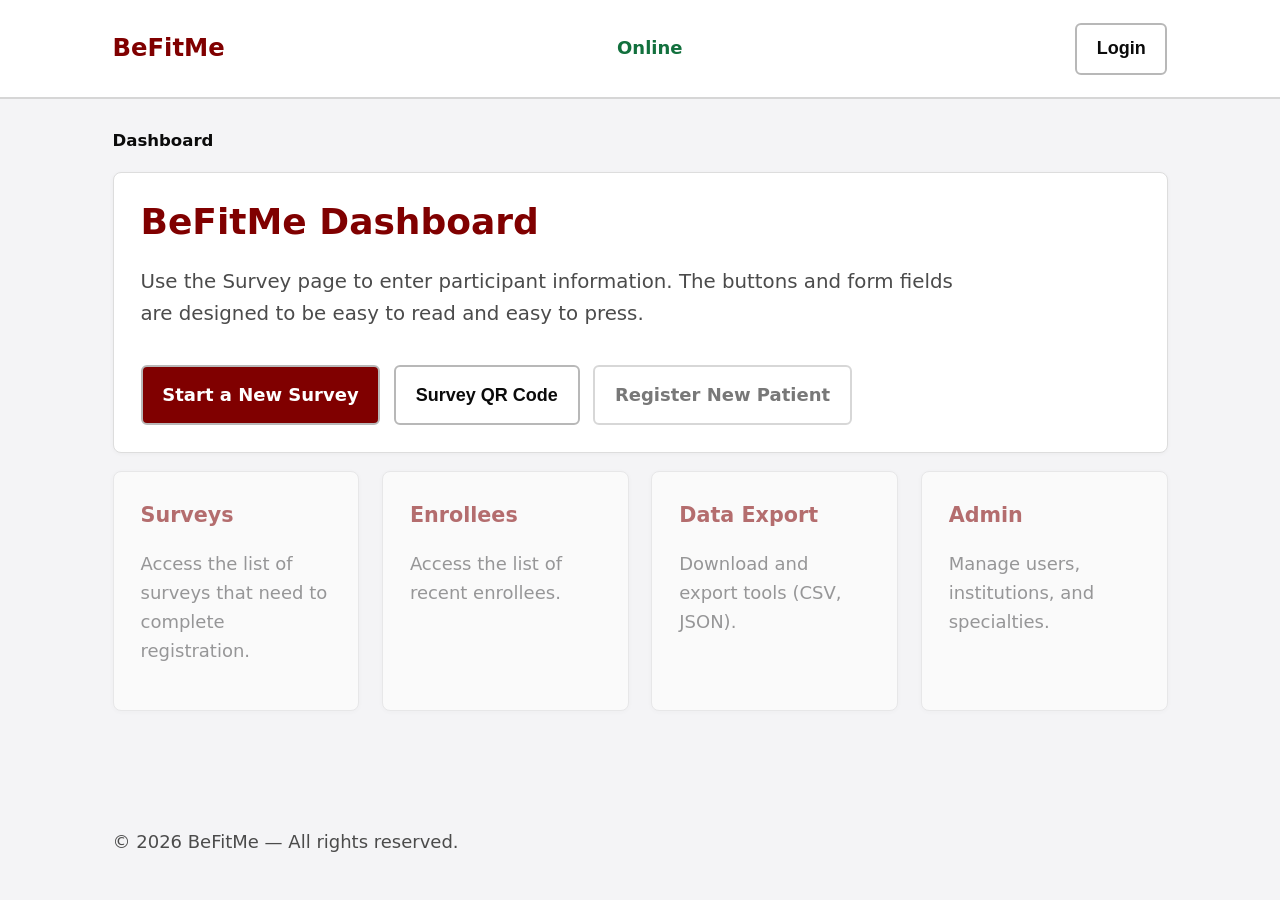
==== index.html @ 3aeabcda "Add survey QR code overlay" ====
<!doctype html>
<html lang="en">
  <head>
    <meta charset="utf-8" />
    <meta name="viewport" content="width=device-width, initial-scale=1" />
    <title>BeFitMe Dashboard</title>
    <link rel="stylesheet" href="css/styles.css" />
  </head>
  <body>
    <a class="skip-link" href="#main-content">Skip to main content</a>
    <div data-site-header></div>

    <main id="main-content" class="container">
      <section class="welcome-card card">
        <h1 class="page-title">BeFitMe Dashboard</h1>
        <p class="lead">Use the Survey page to enter participant information. The buttons and form fields are designed to be easy to read and easy to press.</p>
        <p class="dashboard-actions">
          <a class="btn primary" href="survey.html">Start a New Survey</a>
          <button type="button" class="btn" id="show-survey-qr-code">Survey QR Code</button>
          <a class="btn" href="enrollee-registration.html" data-login-alert="Please log in before registering a new patient.">Register New Patient</a>
        </p>
      </section>

      <section class="cards-grid" aria-label="Dashboard cards">
        <a class="card dashboard-card-link" href="surveys.html">
          <h2>Surveys</h2>
          <p class="muted">Access the list of surveys that need to complete registration.</p>
        </a>
        <a class="card dashboard-card-link" href="enrollees.html">
          <h2>Enrollees</h2>
          <p class="muted">Access the list of recent enrollees.</p>
        </a>
        <a class="card dashboard-card-link" href="data-export.html">
          <h2>Data Export</h2>
          <p class="muted">Download and export tools (CSV, JSON).</p>
        </a>
        <a class="card dashboard-card-link" href="admin.html">
          <h2>Admin</h2>
          <p class="muted">Manage users, institutions, and specialties.</p>
        </a>
      </section>
    </main>

    <footer class="site-footer">
      <div class="container">© <span id="year"></span> BeFitMe — All rights reserved.</div>
    </footer>

    <script src="js/app.js"></script>
    <script src="js/index.js"></script>
  </body>
</html>
---- css/styles.css ----
:root {
  --accent: #800000;
  --accent-dark: #5a0000;
  --background: #f4f4f6;
  --card: #ffffff;
  --text: #0b0b0b;
  --muted: #4b4b4b;
  --border: #b8b8b8;
  --focus: #005fcc;
  --radius: 8px;
  --gap: 1.25rem;
}

* { box-sizing: border-box; }
html,body{ height:100%; }
html{ font-size:18px; }
body{
  margin:0;
  font-family: system-ui, -apple-system, "Segoe UI", Roboto, "Helvetica Neue", Arial;
  background:var(--background);
  color:var(--text);
  line-height:1.6;
}
body.login-required{ overflow:hidden; }

.container{ max-width:1100px; margin:0 auto; padding:1.25rem; }

.skip-link{
  position:absolute;
  left:1rem;
  top:-5rem;
  z-index:20;
  padding:0.75rem 1rem;
  background:#fff;
  color:var(--accent-dark);
  border:3px solid var(--focus);
  border-radius:var(--radius);
  font-weight:700;
}
.skip-link:focus{ top:1rem; }

.site-header{ background: #fff; border-bottom:2px solid #d6d6d6; position:sticky; top:0; z-index:10; }
.header-inner{ display:flex; align-items:center; justify-content:space-between; gap:1rem; }
.brand-group{ display:flex; flex-direction:column; gap:0.1rem; min-width:0; }
.brand{ color:var(--accent); font-weight:800; text-decoration:none; font-size:1.35rem; }
.header-profile{ color:var(--muted); font-weight:700; line-height:1.25; }
.header-profile-specialty{ font-size:0.95rem; color:var(--text); }
.header-profile-institution{ font-size:0.85rem; }
.header-status{ font-weight:800; }
.header-status.status-online{ color:#12703d; }
.header-status.status-poor{ color:#9a6700; }
.header-status.status-offline{ color:#b42318; }
.auth-status-notice{
  position:sticky;
  top:0;
  z-index:30;
  max-width:1100px;
  margin:1rem auto 0;
}
.main-nav[hidden],
.header-auth-button[hidden]{ display:none !important; }
.main-nav{ display:flex; gap:0.75rem; }
.nav-link{ color:var(--muted); text-decoration:none; padding:0.75rem 0.9rem; border-radius:6px; min-height:44px; display:inline-flex; align-items:center; font-weight:700; }
.nav-link:hover, .nav-link:focus{ background:rgba(128,0,0,0.06); color:var(--accent-dark); outline:none; }
.nav-link.active{ color:var(--accent); font-weight:800; }
.is-disabled{ cursor:not-allowed; opacity:0.55; }
.nav-link.is-disabled:hover,
.nav-link.is-disabled:focus{ background:transparent; color:var(--muted); }
.header-auth-button{ flex:0 0 auto; min-height:44px; padding:0.55rem 0.9rem; }

.page-title{ margin:0 0 0.5rem 0; color:var(--accent); font-size:2rem; line-height:1.2; }
.lead{ margin:0 0 1.25rem 0; color:var(--muted); font-size:1.1rem; max-width:46rem; }

.breadcrumbs{
  margin:0.35rem 0 1rem;
}
.breadcrumbs-list{
  display:flex;
  flex-wrap:wrap;
  align-items:center;
  gap:0.45rem;
  margin:0;
  padding:0;
  list-style:none;
}
.breadcrumbs-item{
  display:inline-flex;
  align-items:center;
  gap:0.45rem;
  color:var(--muted);
  font-size:0.92rem;
  font-weight:700;
}
.breadcrumbs-item:not(:last-child)::after{
  content:"/";
  color:#8f8f97;
  font-weight:600;
}
.breadcrumbs-link{
  color:var(--accent);
  text-decoration:none;
  padding:0.15rem 0.1rem;
  border-radius:4px;
}
.breadcrumbs-link:hover,
.breadcrumbs-link:focus{
  color:var(--accent-dark);
  background:rgba(128,0,0,0.06);
  outline:none;
}
.breadcrumbs-current{
  color:var(--text);
}

.card{ background:var(--card); padding:1.5rem; border-radius:var(--radius); border:1px solid #dddddd; box-shadow:0 1px 4px rgba(12,12,12,0.04); }
.welcome-card{ display:flex; flex-direction:column; gap:0.75rem; margin:1rem 0; }
.dashboard-actions{ display:flex; gap:0.75rem; flex-wrap:wrap; margin:0; }
.dashboard-card-link{ display:block; color:inherit; text-decoration:none; }
.dashboard-card-link:hover,
.dashboard-card-link:focus{ border-color:var(--accent); outline:none; box-shadow:0 0 0 3px rgba(128,0,0,0.12); }

.cards-grid{ display:grid; grid-template-columns: repeat(4, 1fr); gap:var(--gap); margin:1rem 0; }
.card h2{ margin:0 0 0.5rem 0; font-size:1.15rem; color:var(--accent); }
.muted{ color:var(--muted); font-size:1rem; }

.btn{ display:inline-flex; align-items:center; justify-content:center; min-height:48px; padding:0.75rem 1.1rem; border-radius:6px; border:2px solid var(--border); cursor:pointer; text-decoration:none; color:var(--text); background:#fff; font-size:1rem; font-weight:800; }
.btn.primary{ background:var(--accent); color:#fff; }
.btn.primary:hover, .btn.primary:focus{ background:var(--accent-dark); }
.btn:focus,
.btn:focus-visible,
.nav-link:focus-visible,
.breadcrumbs-link:focus-visible,
.brand:focus-visible,
input:focus-visible{
  outline:4px solid var(--focus);
  outline-offset:3px;
}

/* Form styles */
.survey-form{ display:grid; gap:1.25rem; max-width:640px; }
.form-row{ display:flex; flex-direction:column; gap:0.65rem; padding:0; margin:0; border:0; }
.form-row legend{ font-size:1.2rem; font-weight:800; color:var(--text); padding:0; }
.form-row label{ font-weight:700; margin-bottom:0.25rem; }
.form-row input,
.form-row select{ width:100%; min-height:52px; padding:0.65rem 0.75rem; border:2px solid var(--border); border-radius:6px; font-size:1.05rem; background:#fff; color:var(--text); }
.form-row input.input-error,
.form-row select.input-error{ border-color:#b42318; background:#fff7f6; }
.form-error{ padding:0.75rem; border:2px solid #b42318; border-radius:6px; background:#fff2f0; color:#8a160f; font-weight:800; }
.choice{
  display:flex;
  align-items:center;
  gap:0.75rem;
  min-height:56px;
  padding:0.75rem;
  border:2px solid var(--border);
  border-radius:var(--radius);
  background:#fff;
  cursor:pointer;
}
.choice:has(input:checked){ border-color:var(--accent); background:rgba(128,0,0,0.05); }
.choice input{ width:1.35rem; height:1.35rem; min-height:0; flex:0 0 auto; }
.choice span{ margin:0; font-size:1.05rem; font-weight:700; }
.height-fields,
.weight-fields{ display:grid; grid-template-columns: repeat(2, minmax(0, 1fr)); gap:1rem; }
.height-fields > div,
.weight-fields > div{ display:flex; flex-direction:column; }
#previous-weight-group,
.follow-up,
.registration-follow-up{
  opacity:1;
  overflow:hidden;
  transform:translateY(0);
  transition:height 320ms ease, opacity 220ms ease, transform 320ms ease, padding-top 320ms ease, padding-bottom 320ms ease;
}
.input-action-row{ display:grid; grid-template-columns: minmax(0, 1fr) auto; gap:0.75rem; align-items:end; }
.date-field-row{ display:grid; grid-template-columns: repeat(2, minmax(0, 1fr)); gap:0.75rem; }
.follow-up{ display:grid; gap:1.25rem; padding:1rem; border-left:6px solid var(--accent); background:#fafafa; border-radius:var(--radius); }
.follow-up[hidden]{ display:none; }
.range-value{
  display:inline-flex;
  align-items:center;
  width:max-content;
  min-height:32px;
  padding:0.15rem 0;
  border:0;
  border-radius:0;
  background:transparent;
  color:var(--accent-dark);
  font-weight:800;
}
.slider-row input[type="range"]{
  appearance:none;
  -webkit-appearance:none;
  padding:0;
  border:0;
  min-height:44px;
  background:transparent;
  accent-color:var(--accent);
}
.slider-row input[type="range"]::-webkit-slider-runnable-track{
  height:14px;
  border-radius:999px;
  border:2px solid var(--border);
  background:#ececec;
}
.slider-row input[type="range"]::-moz-range-track{
  height:14px;
  border-radius:999px;
  border:2px solid var(--border);
  background:#ececec;
}
.slider-row input[type="range"]::-webkit-slider-thumb{
  -webkit-appearance:none;
  width:32px;
  height:32px;
  margin-top:-11px;
  border-radius:50%;
  border:4px solid #fff;
  background:var(--accent);
  box-shadow:0 0 0 2px var(--accent-dark);
  cursor:pointer;
}
.slider-row input[type="range"]::-moz-range-thumb{
  width:28px;
  height:28px;
  border-radius:50%;
  border:4px solid #fff;
  background:var(--accent);
  box-shadow:0 0 0 2px var(--accent-dark);
  cursor:pointer;
}
.slider-row input[type="range"]:focus-visible::-webkit-slider-thumb{
  box-shadow:0 0 0 2px var(--accent-dark), 0 0 0 7px var(--focus);
}
.slider-row input[type="range"]:focus-visible::-moz-range-thumb{
  box-shadow:0 0 0 2px var(--accent-dark), 0 0 0 7px var(--focus);
}
.range-limits{ display:flex; justify-content:space-between; gap:1rem; color:var(--muted); font-weight:700; }
.form-actions{ display:grid; grid-template-columns: repeat(2, minmax(0, 1fr)); gap:0.75rem; margin-top:0.5rem; }
.form-actions .btn{ width:100%; }
.success{ margin-top:1rem; padding:0.85rem; background:#e8f5ed; border:2px solid #8cc59d; border-radius:6px; color:#074f22; font-weight:700; }
.export-format-selector{ display:flex; align-items:center; gap:0.75rem; flex-wrap:wrap; margin-top:1rem; }
.export-format-selector legend{ color:var(--accent); font-weight:800; }
.data-export-actions{ display:grid; grid-template-columns:repeat(3, minmax(0, 1fr)); gap:0.75rem; margin-top:1rem; }
.data-export-actions .btn{ width:100%; min-height:56px; }
.data-export-option-panel{ display:grid; gap:0.9rem; margin-top:0.75rem; padding:1rem; border:1px solid #dddddd; border-radius:var(--radius); background:#fafafa; }
.data-export-option-panel[hidden]{ display:none; }
.activity-export-menu{
  display:grid;
  gap:0.45rem;
}
.activity-export-menu label{
  color:var(--accent);
  font-weight:800;
}
.activity-export-menu select{
  width:100%;
  min-height:52px;
  padding:0.65rem 0.75rem;
  border:2px solid var(--border);
  border-radius:6px;
  font-size:1rem;
  background:#fff;
  color:var(--text);
}
.activity-export-menu-actions{
  display:flex;
  justify-content:flex-start;
}
.activity-export-menu-actions .btn{ min-width:180px; }

/* Admin */
.admin-title-row{ display:flex; align-items:flex-start; justify-content:space-between; gap:1rem; }
.admin-title-row .page-title{ margin:0; }
.link-button{
  min-height:44px;
  padding:0;
  border:0;
  background:transparent;
  color:var(--accent);
  font:inherit;
  font-weight:800;
  text-decoration:underline;
  cursor:pointer;
}
.link-button:focus-visible{ outline:4px solid var(--focus); outline-offset:4px; }
.my-info-button{ white-space:nowrap; }
.admin-tool-card{ margin-top:1rem; padding:0; overflow:hidden; }
.collapse-toggle{
  display:flex;
  align-items:center;
  justify-content:space-between;
  gap:1rem;
  width:100%;
  min-height:56px;
  padding:1rem 1.25rem;
  border:0;
  background:#fff;
  color:var(--accent);
  cursor:pointer;
  font:inherit;
  font-weight:800;
  text-align:left;
}
.collapse-toggle:hover,
.collapse-toggle:focus{ background:rgba(128,0,0,0.05); outline:none; }
.collapse-toggle:focus-visible{ outline:4px solid var(--focus); outline-offset:-4px; }
.collapse-indicator{ font-size:1.5rem; line-height:1; transition:transform 220ms ease; }
.collapse-toggle[aria-expanded="true"] .collapse-indicator{ transform:rotate(45deg); }
.collapse-panel{
  overflow:hidden;
  opacity:1;
  transform:translateY(0);
  padding:0 1.25rem 1.25rem;
  transition:height 280ms ease, opacity 220ms ease, transform 280ms ease, padding-bottom 280ms ease;
}
.collapse-panel:not(.is-visible){
  opacity:0;
  transform:translateY(-6px);
  padding-bottom:0;
}
.collapse-panel[hidden]{ display:none; }
.admin-inline-form{ margin-bottom:1rem; }
.admin-scroll-list{
  max-height:360px;
  overflow:auto;
  margin-top:1rem;
  border:1px solid #dddddd;
  border-radius:var(--radius);
  background:#fff;
}
.admin-list-table{ min-width:0; }
.admin-users-table{ min-width:720px; }
.admin-list-table th:last-child,
.admin-list-table td:last-child{ width:90px; text-align:center; }
.delete-icon-button{ color:#b42318; }

/* Registration page */
.registration-page .card{ max-width:640px; }
.registration-page .survey-form{ gap:1rem; max-width:520px; }
.registration-page .form-row{ gap:0.45rem; }
.registration-page .form-row label{ font-size:0.95rem; }
.registration-page .form-row legend{ font-size:0.95rem; font-weight:700; }
.registration-page .form-row input,
.registration-page .form-row select{ min-height:44px; padding:0.5rem 0.65rem; font-size:1rem; }
.registration-page .btn{ min-height:44px; padding:0.55rem 0.85rem; font-size:0.95rem; }
.registration-page .choice{ min-height:40px; padding:0.45rem 0.6rem; gap:0.5rem; }
.registration-page .choice input{ width:1rem; height:1rem; }
.registration-page .choice span{ font-size:0.95rem; }
.registration-page .compact-choice-group{ display:grid; grid-template-columns: repeat(2, minmax(0, 1fr)); }
.registration-page .compact-choice-group legend{ grid-column:1 / -1; }
.registration-follow-up{ display:grid; gap:1rem; padding:0.75rem; border-left:4px solid var(--accent); background:#fafafa; border-radius:var(--radius); }
.registration-follow-up[hidden]{ display:none; }
.registration-follow-up .form-row{ position:relative; }
#previous-weight-group:not(.is-visible),
.follow-up:not(.is-visible),
.registration-follow-up:not(.is-visible){
  opacity:0;
  padding-top:0;
  padding-bottom:0;
  transform:translateY(-6px);
}
.label-action-row{ display:flex; align-items:center; justify-content:space-between; gap:0.75rem; }
.registration-page .help-btn{
  min-height:34px;
  padding:0.35rem 0.65rem;
  border-color:var(--accent);
  color:var(--accent);
  background:#fff;
  font-size:0.9rem;
}
.registration-page .help-btn:hover,
.registration-page .help-btn:focus{ background:rgba(128,0,0,0.06); color:var(--accent-dark); border-color:var(--accent-dark); }
.help-popover{
  display:grid;
  gap:0.65rem;
  position:fixed;
  top:50%;
  left:50%;
  transform:translate(-50%, -50%);
  z-index:70;
  max-width:720px;
  max-height:calc(100vh - 2rem);
  overflow:auto;
  width:min(720px, calc(100vw - 2.5rem));
  padding:1rem;
  border:2px solid var(--border);
  border-radius:var(--radius);
  background:#fff;
  box-shadow:0 18px 42px rgba(12,12,12,0.28);
}
.help-popover[hidden]{ display:none; }
.help-popover h2{ margin:0.2rem 0 0; color:var(--accent); font-size:1rem; }
.help-popover ol{ margin:0; padding-left:1.4rem; }
.help-popover li{ margin:0.25rem 0; }
.help-popover p{ margin:0; }
.help-close{ justify-self:end; border:0; background:transparent; color:var(--accent); cursor:pointer; font-weight:800; }
.timer-grid{ display:grid; grid-template-columns: repeat(2, minmax(0, 1fr)); gap:0.75rem; }
.timer-card{ display:grid; gap:0.5rem; padding:0.75rem; border:1px solid var(--border); border-radius:var(--radius); background:#fff; }
.timer-card h3{ margin:0; color:var(--accent); font-size:1rem; }
.timer-label{ color:var(--muted); font-weight:800; font-size:0.9rem; }
.timer-display{ font-variant-numeric:tabular-nums; font-weight:800; font-size:1.35rem; }
.gait-speed{ font-variant-numeric:tabular-nums; color:var(--text); font-weight:800; }
.gait-entry-mode-group{ margin-top:0.25rem; }
.gait-entry-section[hidden]{ display:none; }
.gait-manual-grid{ grid-template-columns: repeat(2, minmax(0, 1fr)); }
.registration-page .timer-button{ width:max-content; min-width:90px; }
.registration-page .timer-button.timer-start{ border-color:#16803a; color:#16803a; background:#fff; }
.registration-page .timer-button.timer-stop{ border-color:#b42318; color:#b42318; background:#fff; }
.registration-page .timer-button.timer-reset{ border-color:#d4a800; color:#d4a800; background:#fff; }
.three-field-row{ display:grid; grid-template-columns: repeat(3, minmax(0, 1fr)); gap:0.75rem; }
.field-note{ margin:0.25rem 0 0; color:var(--muted); font-size:0.95rem; font-weight:700; }

/* Login */
.login-overlay{
  position:fixed;
  inset:0;
  z-index:50;
  display:grid;
  place-items:center;
  padding:1.25rem;
  background:rgba(11,11,11,0.42);
}
.login-overlay[hidden]{ display:none; }
.login-panel{
  display:grid;
  gap:1rem;
  width:min(420px, 100%);
  padding:1.25rem;
  border:1px solid var(--border);
  border-radius:var(--radius);
  background:#fff;
  box-shadow:0 14px 34px rgba(0,0,0,0.22);
}
.login-panel h2{ margin:0; color:var(--accent); font-size:1.35rem; }
.login-link-button{
  justify-self:start;
  padding:0;
  border:0;
  background:transparent;
  color:var(--accent);
  font:inherit;
  font-weight:700;
  text-decoration:underline;
  cursor:pointer;
}
.login-link-button:hover,
.login-link-button:focus-visible{
  color:var(--accent-dark);
}
.login-link-button:disabled{
  color:var(--muted);
  cursor:wait;
}
.session-timeout-panel p{ margin:0; color:var(--text); font-weight:700; }
.login-panel .btn{ width:100%; }
.login-actions{ display:grid; gap:0.75rem; }

/* Survey completion */
.survey-completion-overlay{
  position:fixed;
  inset:0;
  z-index:80;
  display:grid;
  place-items:center;
  padding:1.25rem;
  background:rgba(11,11,11,0.42);
}
.survey-completion-panel{
  display:grid;
  gap:1rem;
  width:min(520px, 100%);
  padding:1.5rem;
  border:1px solid var(--border);
  border-radius:var(--radius);
  background:#fff;
  box-shadow:0 14px 34px rgba(0,0,0,0.22);
  text-align:center;
}
.survey-completion-panel h2{ margin:0; color:var(--accent); font-size:1.45rem; line-height:1.25; }
.survey-completion-panel p{ margin:0; color:var(--text); font-size:1.05rem; }
.survey-completion-panel .btn{ justify-self:center; min-width:120px; }

/* PIN overlays */
.pin-overlay{
  position:fixed;
  inset:0;
  z-index:90;
  display:grid;
  place-items:center;
  padding:1.25rem;
  background:rgba(11,11,11,0.42);
}
.pin-overlay[hidden]{ display:none; }
.pin-panel{
  display:grid;
  gap:1rem;
  width:min(520px, 100%);
  max-height:calc(100vh - 2.5rem);
  overflow:auto;
  padding:1.5rem;
  border:1px solid var(--border);
  border-radius:var(--radius);
  background:#fff;
  box-shadow:0 14px 34px rgba(0,0,0,0.22);
}
.pin-panel h2{ margin:0; color:var(--accent); font-size:1.45rem; line-height:1.25; }
.pin-panel p{ margin:0; }
.qr-overlay{
  position:fixed;
  inset:0;
  z-index:90;
  display:grid;
  place-items:center;
  padding:1.25rem;
  background:rgba(11,11,11,0.42);
}
.qr-overlay[hidden]{ display:none; }
.qr-panel{
  display:grid;
  gap:1rem;
  width:min(560px, 100%);
  max-height:calc(100vh - 2.5rem);
  overflow:auto;
  padding:1.5rem;
  border:1px solid var(--border);
  border-radius:var(--radius);
  background:#fff;
  box-shadow:0 14px 34px rgba(0,0,0,0.22);
}
.qr-panel h2{ margin:0; color:var(--accent); font-size:1.45rem; line-height:1.25; }
.qr-panel p{ margin:0; }
.qr-code-frame{
  display:grid;
  place-items:center;
  gap:0.75rem;
  padding:1rem;
  border:2px solid #dddddd;
  border-radius:var(--radius);
  background:#fafafa;
}
.qr-code-image{
  display:block;
  width:min(320px, 100%);
  aspect-ratio:1 / 1;
  object-fit:contain;
  background:#fff;
}
.qr-code-url{
  width:100%;
  padding:0.75rem 0.9rem;
  border:1px solid #dddddd;
  border-radius:6px;
  background:#fff;
  color:var(--muted);
  font-size:0.95rem;
  font-weight:700;
  text-align:center;
  word-break:break-all;
}
.qr-panel-actions{
  display:grid;
  grid-template-columns:repeat(2, minmax(0, 1fr));
  gap:0.75rem;
}
.qr-panel-actions .btn{ width:100%; }
.pin-display{
  padding:0.7rem 1rem;
  border:2px solid var(--accent);
  border-radius:var(--radius);
  background:#fff8f8;
  color:var(--accent-dark);
  font-size:2rem;
  font-weight:800;
  letter-spacing:0;
  text-align:center;
  font-variant-numeric:tabular-nums;
}
.pin-reminder{ color:var(--text); font-weight:800; }
.my-info-list{ display:grid; gap:0.75rem; margin:0; }
.my-info-list div{ padding:0.75rem; border:1px solid #dddddd; border-radius:var(--radius); background:#fafafa; }
.my-info-list dt{ margin:0 0 0.25rem; color:var(--muted); font-weight:800; font-size:0.9rem; }
.my-info-list dd{ margin:0; word-break:break-word; }
.pin-credential-form{ margin-top:0; }
.pin-form-actions{ grid-template-columns:1fr; }
.pin-result{ display:grid; gap:0.75rem; }
.admin-list-section{ display:grid; gap:0.6rem; margin-top:1rem; }
.admin-list-section h3{ margin:0; color:var(--accent); font-size:1rem; }
.inactive-users-table{ color:var(--muted); background:#f7f7f7; }
.inactive-users-table th{ color:#777777; background:#f1f1f1; }
.inactive-users-table td{ color:#777777; }

/* Tables */
.table-wrap{ overflow-x:auto; margin-top:1rem; border:1px solid #dddddd; border-radius:var(--radius); background:#fff; }
.data-table{ width:100%; border-collapse:collapse; min-width:760px; }
.data-table th,
.data-table td{ padding:0.75rem; border-bottom:1px solid #dddddd; text-align:left; vertical-align:middle; }
.data-table th{ color:var(--accent); font-size:0.95rem; background:#fafafa; }
.data-table tbody tr:last-child td{ border-bottom:0; }
.table-action-button{ min-height:40px; padding:0.45rem 0.7rem; font-size:0.9rem; }
.continue-enrollment-button{ border-color:var(--accent); color:var(--accent); }
.start-survey-button{ border-color:var(--accent); color:var(--accent); }
.icon-button{
  display:inline-flex;
  align-items:center;
  justify-content:center;
  width:40px;
  height:40px;
  border:2px solid var(--border);
  border-radius:6px;
  background:#fff;
  color:var(--accent);
}
.icon-button svg{ width:20px; height:20px; fill:none; stroke:currentColor; stroke-width:2; stroke-linecap:round; stroke-linejoin:round; }
.table-action-button:disabled,
.icon-button:disabled{ cursor:not-allowed; opacity:0.65; }

/* Detail views */
.detail-section{ margin-top:1.25rem; }
.detail-section h2{ margin:0 0 0.75rem; color:var(--accent); font-size:1.15rem; }
.score-placeholder{ margin:0; font-size:1.25rem; font-weight:800; }
.frailty-score-wrap{ max-width:760px; }
.frailty-score-table{ min-width:0; }
.frailty-score-table th,
.frailty-score-table td{ width:50%; }
.frailty-score-table th{ color:var(--text); }
.frailty-total-row th,
.frailty-total-row td{ font-size:1.1rem; font-weight:800; }
.frailty-assessment-row th,
.frailty-assessment-row td{
  background:var(--accent);
  color:#fff;
  font-weight:800;
}
.frailty-key-row th,
.frailty-key-row td{ color:var(--muted); font-size:0.95rem; }
.frailty-separator-row td{
  height:12px;
  padding:0;
  border-bottom:4px solid var(--accent);
  background:#fff;
}
.frailty-detail-toggle{
  display:inline-flex;
  align-items:center;
  gap:0.5rem;
  min-height:36px;
  padding:0;
  border:0;
  background:transparent;
  color:var(--text);
  cursor:pointer;
  font:inherit;
  font-weight:800;
  text-align:left;
}
.frailty-detail-toggle .collapse-indicator{ color:var(--text); font-size:1.25rem; }
.frailty-detail-toggle[aria-expanded="true"] .collapse-indicator{ transform:rotate(45deg); }
.frailty-detail-toggle:focus-visible{ outline:4px solid var(--focus); outline-offset:4px; }
.frailty-detail-row td{ padding:0; background:#fafafa; border-bottom:0; }
.frailty-detail-panel{
  height:0;
  overflow:hidden;
  opacity:0;
  transform:translateY(-6px);
  transition:height 280ms ease, opacity 220ms ease, transform 280ms ease;
}
.frailty-detail-row.is-visible .frailty-detail-panel{
  opacity:1;
  transform:translateY(0);
}
.frailty-detail-list{ display:grid; gap:0.75rem; margin:0; }
.frailty-detail-panel .frailty-detail-list{ padding:0.85rem 0.75rem 1rem; border-bottom:1px solid #dddddd; }
.frailty-detail-list div{ display:grid; gap:0.2rem; }
.frailty-detail-list dt{ color:var(--muted); font-weight:800; font-size:0.9rem; }
.frailty-detail-list dd{ margin:0; }
.readonly-grid{ display:grid; grid-template-columns: repeat(2, minmax(0, 1fr)); gap:0.75rem; }
.readonly-field{ padding:0.75rem; border:1px solid #dddddd; border-radius:var(--radius); background:#fafafa; }
.readonly-field dt{ margin:0 0 0.25rem; color:var(--muted); font-weight:800; font-size:0.9rem; }
.readonly-field dd{ margin:0; word-break:break-word; }
.readonly-survey-form{ max-width:640px; }
.survey-metadata{ margin:0 0 0.25rem; }
.readonly-survey-form input:disabled{ color:var(--text); opacity:1; cursor:default; background:#fafafa; }
.readonly-survey-form .choice{ cursor:default; }
.readonly-survey-form .choice input{ accent-color:var(--accent); }
.readonly-survey-form .readonly-follow-up{ height:auto; }
.readonly-survey-form .readonly-slider-row input[type="range"]:disabled{ opacity:1; }

/* Footer */
.site-footer{ margin-top:2rem; padding:1rem 0; color:var(--muted); font-size:1rem; }

/* Responsive */
@media (max-width: 900px){
  .cards-grid{ grid-template-columns: repeat(2, 1fr); }
}
@media (max-width: 520px){
  html{ font-size:17px; }
  .header-inner{ align-items:flex-start; flex-direction:column; }
  .main-nav{ width:100%; }
  .nav-link{ flex:1; justify-content:center; }
  .cards-grid{ grid-template-columns: 1fr; }
  .height-fields,
  .weight-fields{ grid-template-columns: 1fr; }
  .input-action-row{ grid-template-columns: 1fr; }
  .date-field-row{ grid-template-columns: 1fr; }
  .registration-page .compact-choice-group{ grid-template-columns: 1fr; }
  .form-actions{ grid-template-columns: 1fr; }
  .data-export-actions{ grid-template-columns: 1fr; }
  .qr-panel-actions{ grid-template-columns: 1fr; }
  .data-export-option-panel{ grid-template-columns: 1fr; }
  .readonly-grid{ grid-template-columns: 1fr; }
  .timer-grid{ grid-template-columns: 1fr; }
  .gait-manual-grid{ grid-template-columns: 1fr; }
  .three-field-row{ grid-template-columns: 1fr; }
  .dashboard-actions{ display:grid; grid-template-columns: 1fr; }
  .container{ padding:1rem; }
  .card{ padding:1rem; }
  .page-title{ font-size:1.65rem; }
  .btn{ width:100%; }
}

/* Accessibility helpers */
.sr-only{ position:absolute; left:-10000px; top:auto; width:1px; height:1px; overflow:hidden; }

/* Future styles: add classes for tables, charts, forms, error states */
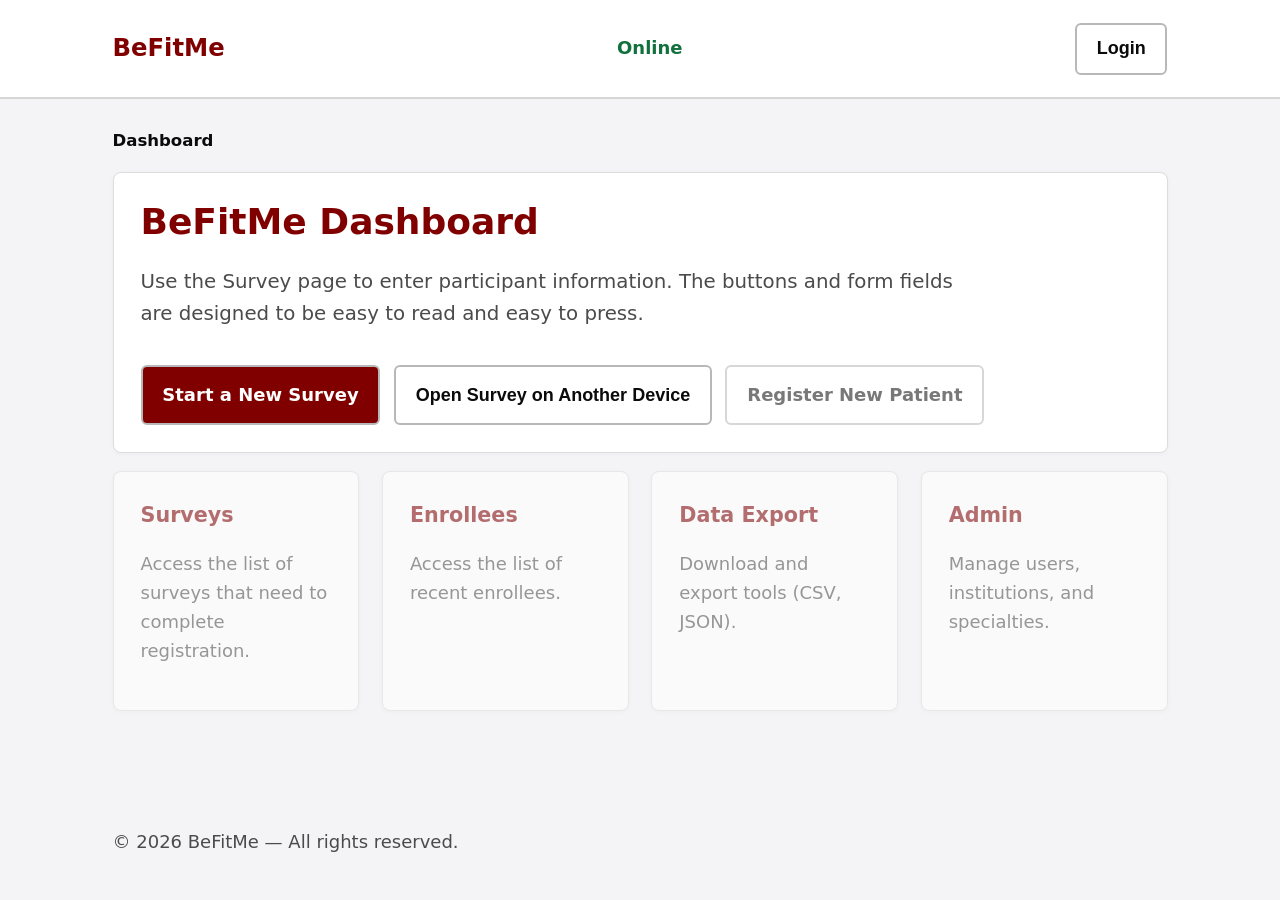
==== commit d097c654: "Improve clinic QR workflow" ====
--- a/index.html
+++ b/index.html
@@ -16,7 +16,7 @@
         <p class="lead">Use the Survey page to enter participant information. The buttons and form fields are designed to be easy to read and easy to press.</p>
         <p class="dashboard-actions">
           <a class="btn primary" href="survey.html">Start a New Survey</a>
-          <button type="button" class="btn" id="show-survey-qr-code">Survey QR Code</button>
+          <button type="button" class="btn" id="show-survey-qr-code">Open Survey on Another Device</button>
           <a class="btn" href="enrollee-registration.html" data-login-alert="Please log in before registering a new patient.">Register New Patient</a>
         </p>
       </section>
--- a/css/styles.css
+++ b/css/styles.css
@@ -530,21 +530,45 @@
 }
 .qr-panel h2{ margin:0; color:var(--accent); font-size:1.45rem; line-height:1.25; }
 .qr-panel p{ margin:0; }
+.qr-panel-instructions{
+  color:var(--text);
+  font-size:1.05rem;
+  font-weight:700;
+  line-height:1.45;
+}
 .qr-code-frame{
   display:grid;
   place-items:center;
   gap:0.75rem;
-  padding:1rem;
+  padding:1.25rem;
   border:2px solid #dddddd;
   border-radius:var(--radius);
   background:#fafafa;
 }
 .qr-code-image{
   display:block;
-  width:min(320px, 100%);
+  width:min(360px, 100%);
   aspect-ratio:1 / 1;
   object-fit:contain;
   background:#fff;
+}
+.qr-status{
+  width:100%;
+  padding:0.85rem 1rem;
+  border-radius:6px;
+  font-size:0.98rem;
+  font-weight:800;
+  text-align:center;
+}
+.qr-status.is-error{
+  border:2px solid #b42318;
+  background:#fff2f0;
+  color:#8a160f;
+}
+.qr-status.is-success{
+  border:2px solid #8cc59d;
+  background:#e8f5ed;
+  color:#074f22;
 }
 .qr-code-url{
   width:100%;
@@ -563,7 +587,10 @@
   grid-template-columns:repeat(2, minmax(0, 1fr));
   gap:0.75rem;
 }
-.qr-panel-actions .btn{ width:100%; }
+.qr-panel-actions .btn{
+  width:100%;
+  min-height:56px;
+}
 .pin-display{
   padding:0.7rem 1rem;
   border:2px solid var(--accent);
@@ -688,6 +715,53 @@
 
 /* Footer */
 .site-footer{ margin-top:2rem; padding:1rem 0; color:var(--muted); font-size:1rem; }
+
+@media print{
+  body *{
+    visibility:hidden !important;
+  }
+  body.printing-survey-qr #survey-qr-overlay,
+  body.printing-survey-qr #survey-qr-overlay *{
+    visibility:visible !important;
+  }
+  body.printing-survey-qr #survey-qr-overlay{
+    position:static;
+    inset:auto;
+    display:block;
+    padding:0;
+    background:transparent;
+  }
+  body.printing-survey-qr .qr-panel{
+    width:100%;
+    max-width:none;
+    max-height:none;
+    margin:0;
+    padding:0;
+    border:0;
+    box-shadow:none;
+    text-align:center;
+  }
+  body.printing-survey-qr .qr-code-frame{
+    gap:1rem;
+    padding:0;
+    border:0;
+    background:transparent;
+  }
+  body.printing-survey-qr .qr-code-image{
+    width:4.75in;
+    max-width:100%;
+    margin:0 auto;
+  }
+  body.printing-survey-qr .qr-panel-actions,
+  body.printing-survey-qr .header-status,
+  body.printing-survey-qr .auth-status-notice,
+  body.printing-survey-qr .site-header,
+  body.printing-survey-qr .site-footer,
+  body.printing-survey-qr .skip-link,
+  body.printing-survey-qr #page-breadcrumbs{
+    display:none !important;
+  }
+}
 
 /* Responsive */
 @media (max-width: 900px){
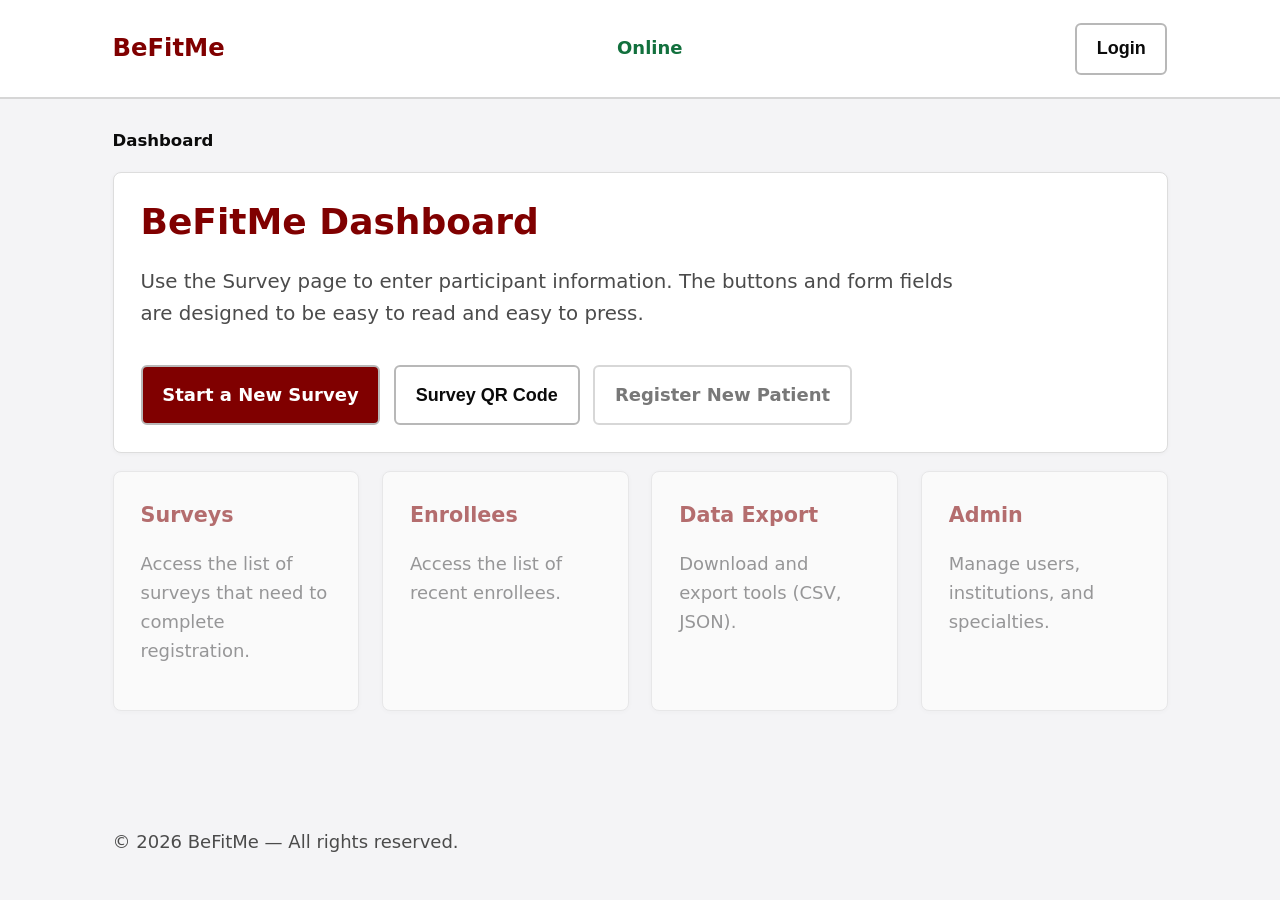
==== commit 59505781: "Rename QR dashboard button" ====
--- a/index.html
+++ b/index.html
@@ -16,7 +16,7 @@
         <p class="lead">Use the Survey page to enter participant information. The buttons and form fields are designed to be easy to read and easy to press.</p>
         <p class="dashboard-actions">
           <a class="btn primary" href="survey.html">Start a New Survey</a>
-          <button type="button" class="btn" id="show-survey-qr-code">Open Survey on Another Device</button>
+          <button type="button" class="btn" id="show-survey-qr-code">Survey QR Code</button>
           <a class="btn" href="enrollee-registration.html" data-login-alert="Please log in before registering a new patient.">Register New Patient</a>
         </p>
       </section>
--- a/css/styles.css
+++ b/css/styles.css
@@ -717,41 +717,65 @@
 .site-footer{ margin-top:2rem; padding:1rem 0; color:var(--muted); font-size:1rem; }
 
 @media print{
-  body *{
-    visibility:hidden !important;
+  @page{
+    margin:0;
   }
-  body.printing-survey-qr #survey-qr-overlay,
-  body.printing-survey-qr #survey-qr-overlay *{
-    visibility:visible !important;
+  html,
+  body{
+    margin:0 !important;
+    padding:0 !important;
+    height:auto !important;
+    min-height:0 !important;
+    overflow:visible !important;
+    background:#fff !important;
+  }
+  body.printing-survey-qr > *:not(#survey-qr-overlay){
+    display:none !important;
   }
   body.printing-survey-qr #survey-qr-overlay{
-    position:static;
-    inset:auto;
-    display:block;
-    padding:0;
-    background:transparent;
+    position:fixed !important;
+    inset:0 !important;
+    display:flex !important;
+    align-items:center !important;
+    justify-content:center !important;
+    padding:0 !important;
+    margin:0 !important;
+    background:#fff !important;
+    break-inside:avoid !important;
+    page-break-inside:avoid !important;
   }
   body.printing-survey-qr .qr-panel{
-    width:100%;
-    max-width:none;
-    max-height:none;
-    margin:0;
-    padding:0;
-    border:0;
-    box-shadow:none;
-    text-align:center;
+    display:block !important;
+    width:auto !important;
+    max-width:none !important;
+    max-height:none !important;
+    margin:0 !important;
+    padding:0 !important;
+    border:0 !important;
+    box-shadow:none !important;
+    background:transparent !important;
   }
   body.printing-survey-qr .qr-code-frame{
-    gap:1rem;
-    padding:0;
-    border:0;
-    background:transparent;
+    display:block !important;
+    margin:0 !important;
+    padding:0 !important;
+    border:0 !important;
+    background:transparent !important;
+    break-inside:avoid !important;
+    page-break-inside:avoid !important;
   }
   body.printing-survey-qr .qr-code-image{
-    width:4.75in;
-    max-width:100%;
-    margin:0 auto;
+    display:block !important;
+    width:4.75in !important;
+    max-width:4.75in !important;
+    margin:0 auto !important;
+    break-inside:avoid !important;
+    page-break-inside:avoid !important;
   }
+  body.printing-survey-qr .qr-panel h2,
+  body.printing-survey-qr .qr-panel-instructions,
+  body.printing-survey-qr .qr-code-url,
+  body.printing-survey-qr .qr-status,
   body.printing-survey-qr .qr-panel-actions,
   body.printing-survey-qr .header-status,
   body.printing-survey-qr .auth-status-notice,
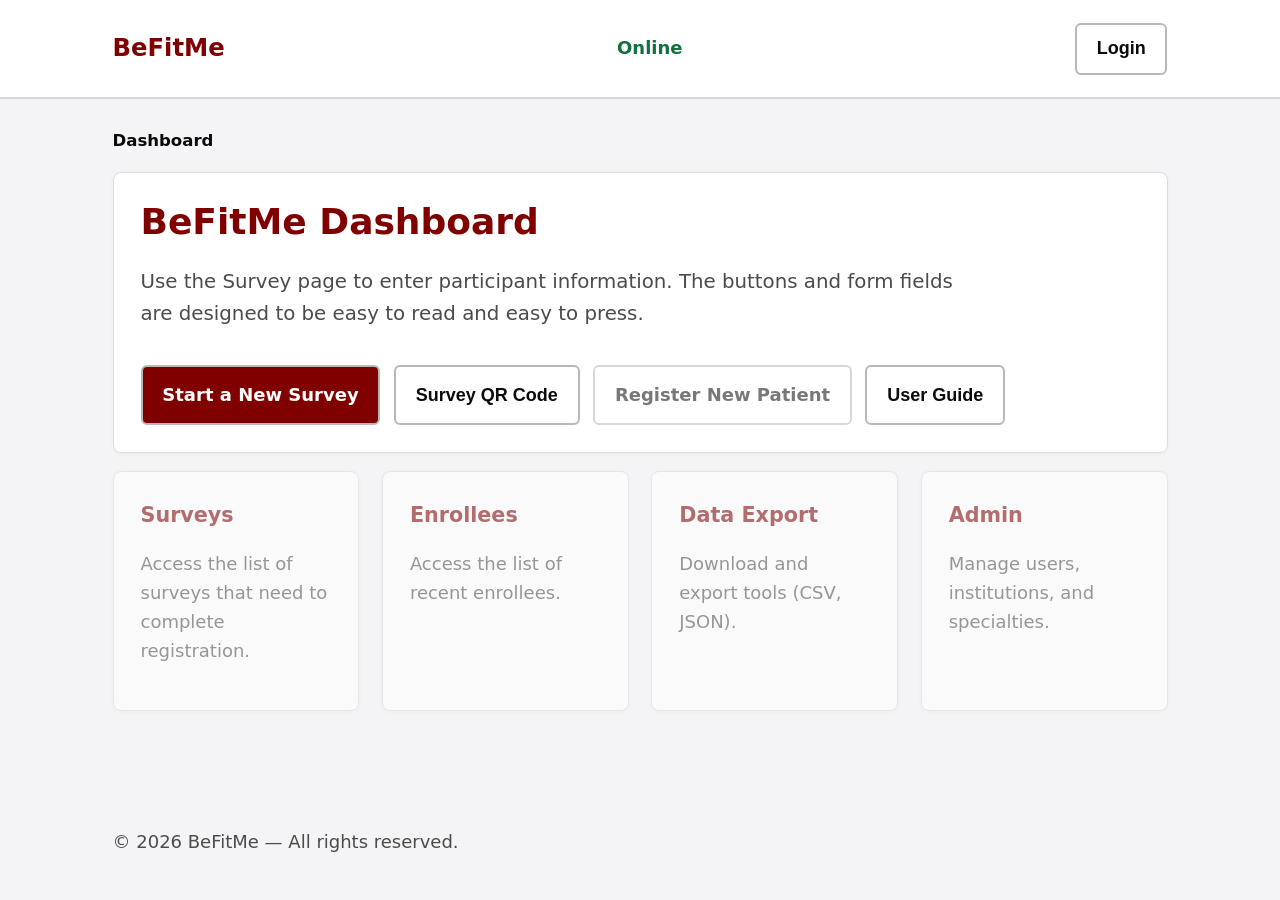
==== commit 7bacc165: "Added instructions and link" ====
--- a/index.html
+++ b/index.html
@@ -18,6 +18,7 @@
           <a class="btn primary" href="survey.html">Start a New Survey</a>
           <button type="button" class="btn" id="show-survey-qr-code">Survey QR Code</button>
           <a class="btn" href="enrollee-registration.html" data-login-alert="Please log in before registering a new patient.">Register New Patient</a>
+          <button type="button" class="btn" id="show-user-guide">User Guide</button>
         </p>
       </section>
 
--- a/css/styles.css
+++ b/css/styles.css
@@ -591,6 +591,33 @@
   width:100%;
   min-height:56px;
 }
+.user-guide-overlay{
+  position:fixed;
+  inset:0;
+  z-index:90;
+  display:grid;
+  place-items:center;
+  padding:1.25rem;
+  background:rgba(11,11,11,0.42);
+}
+.user-guide-overlay[hidden]{ display:none; }
+.user-guide-panel{
+  display:grid;
+  gap:1rem;
+  width:min(480px, 100%);
+  padding:1.5rem;
+  border:1px solid var(--border);
+  border-radius:var(--radius);
+  background:#fff;
+  box-shadow:0 14px 34px rgba(0,0,0,0.22);
+}
+.user-guide-panel h2{ margin:0; color:var(--accent); font-size:1.45rem; line-height:1.25; }
+.user-guide-panel p{ margin:0; color:var(--text); }
+.user-guide-actions{
+  display:grid;
+  gap:0.75rem;
+}
+.user-guide-actions .btn{ width:100%; }
 .pin-display{
   padding:0.7rem 1rem;
   border:2px solid var(--accent);
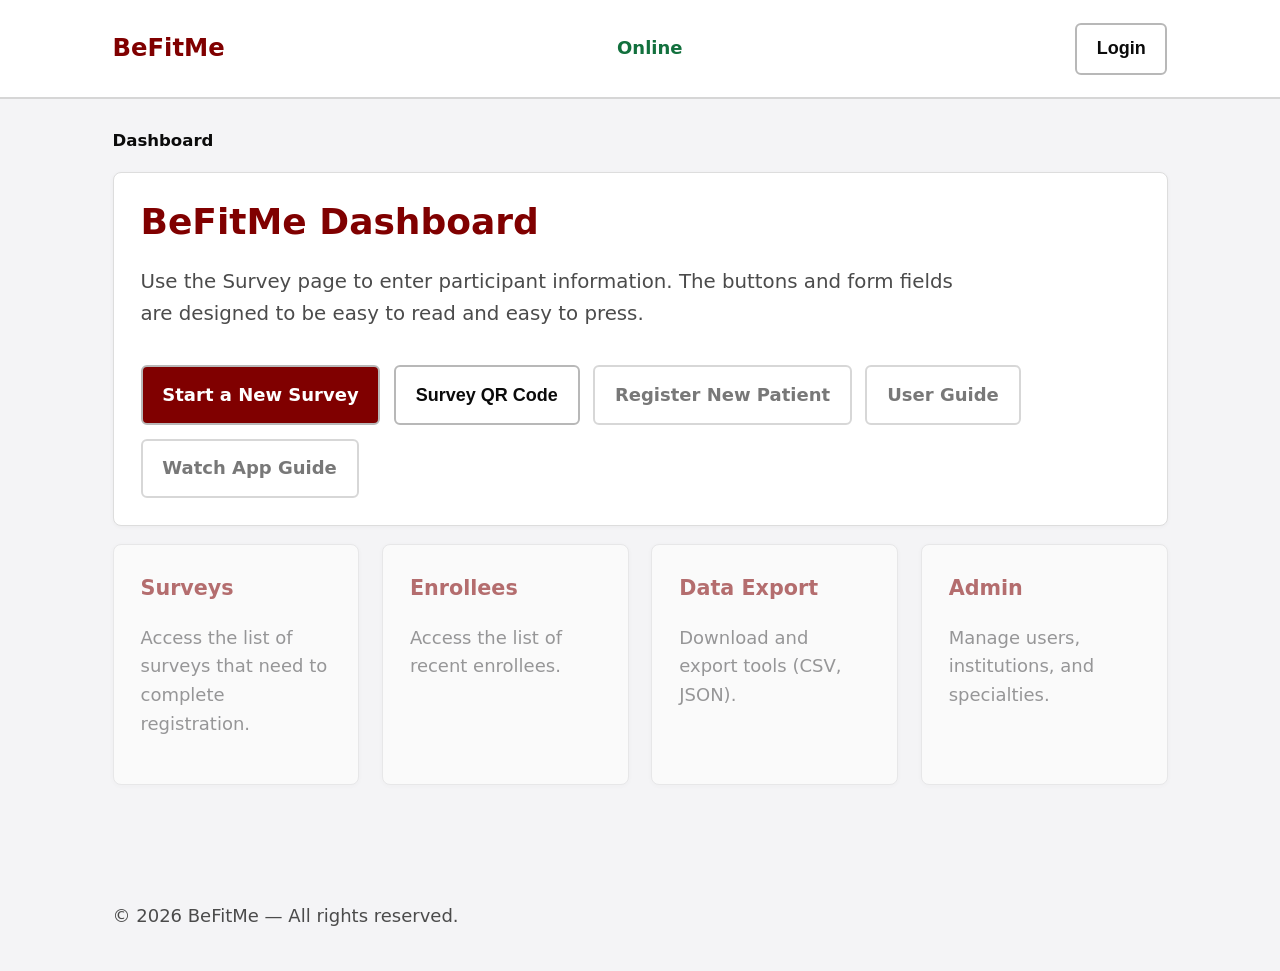
==== commit 1ce73f36: "added watch app user guide" ====
--- a/index.html
+++ b/index.html
@@ -18,7 +18,8 @@
           <a class="btn primary" href="survey.html">Start a New Survey</a>
           <button type="button" class="btn" id="show-survey-qr-code">Survey QR Code</button>
           <a class="btn" href="enrollee-registration.html" data-login-alert="Please log in before registering a new patient.">Register New Patient</a>
-          <button type="button" class="btn" id="show-user-guide">User Guide</button>
+          <a class="btn" href="user-guide.html">User Guide</a>
+          <a class="btn" href="watch-user-guide.html">Watch App Guide</a>
         </p>
       </section>
 
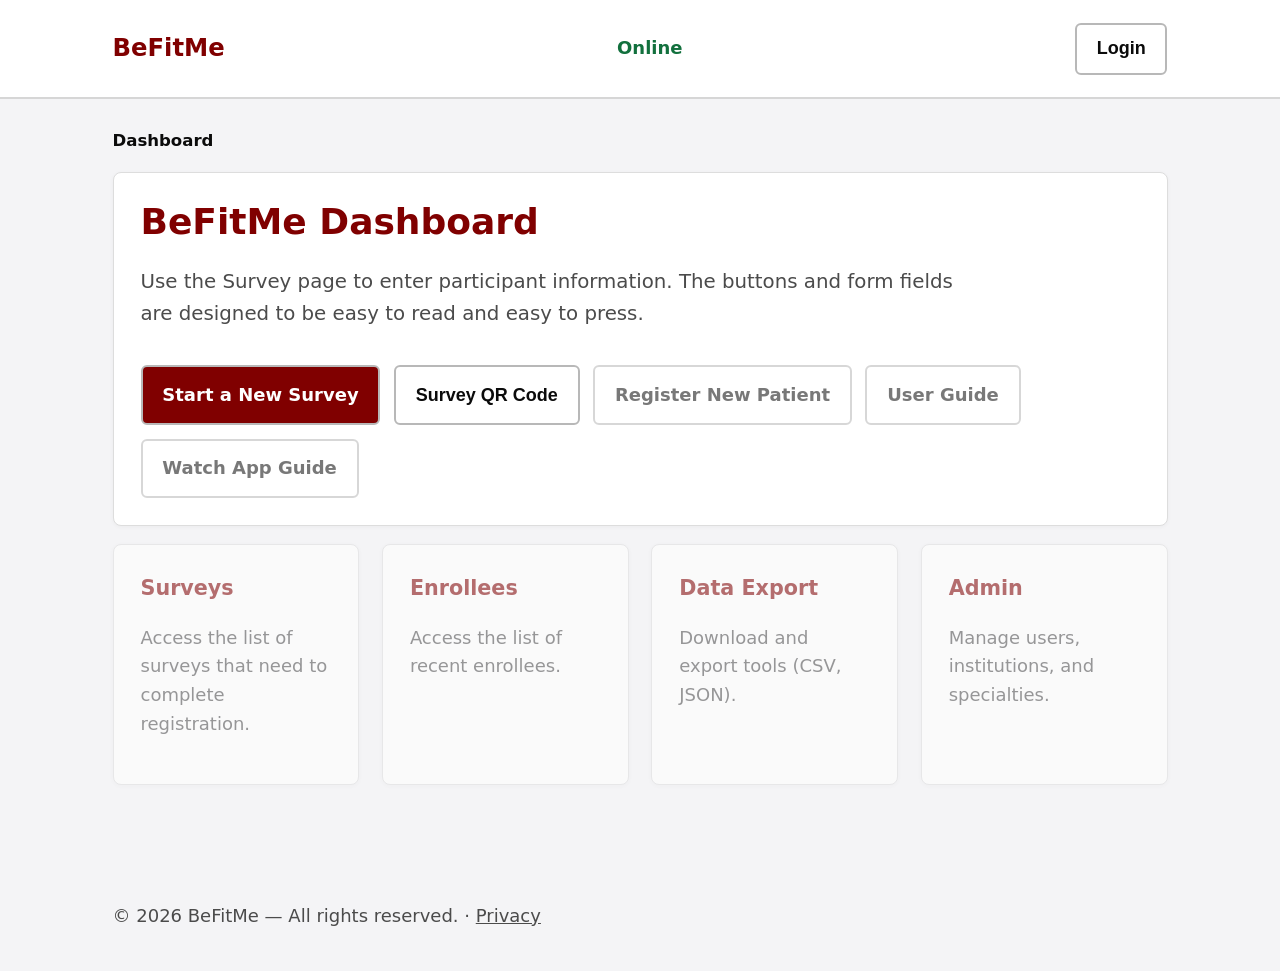
==== commit c87ef02d: "Added privacy policay web page" ====
--- a/index.html
+++ b/index.html
@@ -44,7 +44,7 @@
     </main>
 
     <footer class="site-footer">
-      <div class="container">© <span id="year"></span> BeFitMe — All rights reserved.</div>
+      <div class="container">© <span id="year"></span> BeFitMe — All rights reserved. · <a href="privacy.html">Privacy</a></div>
     </footer>
 
     <script src="js/app.js"></script>
--- a/css/styles.css
+++ b/css/styles.css
@@ -742,6 +742,8 @@
 
 /* Footer */
 .site-footer{ margin-top:2rem; padding:1rem 0; color:var(--muted); font-size:1rem; }
+.site-footer a{ color:inherit; text-decoration:underline; }
+.site-footer a:hover, .site-footer a:focus{ color:inherit; }
 
 @media print{
   @page{
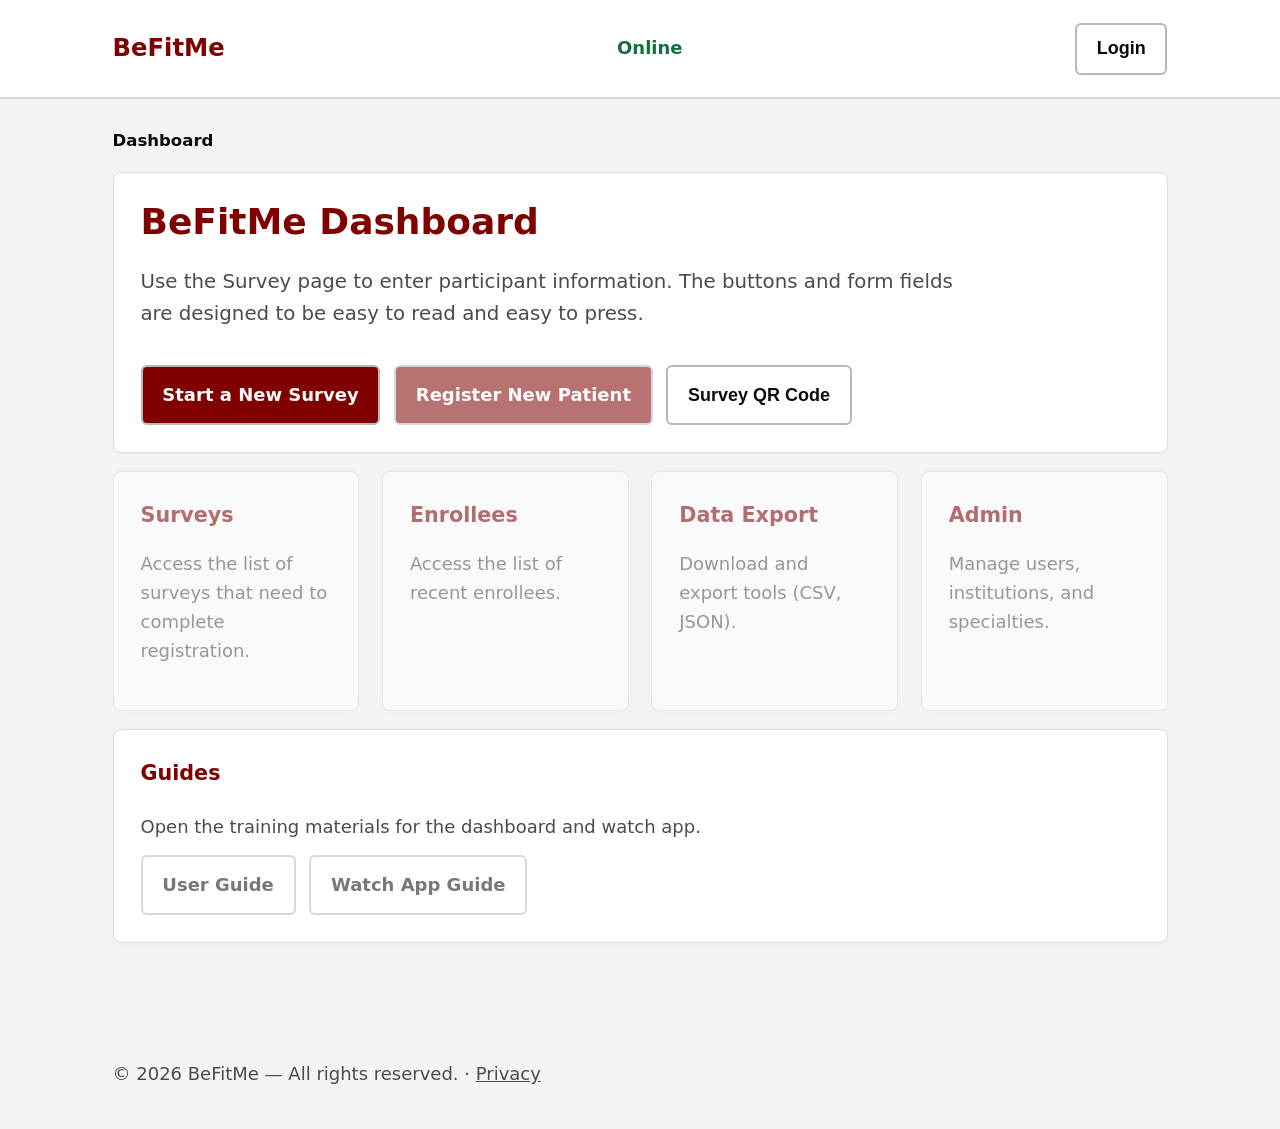
==== commit fa9d0021: "Update dashboard actions and completion flows" ====
--- a/index.html
+++ b/index.html
@@ -16,10 +16,8 @@
         <p class="lead">Use the Survey page to enter participant information. The buttons and form fields are designed to be easy to read and easy to press.</p>
         <p class="dashboard-actions">
           <a class="btn primary" href="survey.html">Start a New Survey</a>
+          <a class="btn primary" href="enrollee-registration.html" data-login-alert="Please log in before registering a new patient.">Register New Patient</a>
           <button type="button" class="btn" id="show-survey-qr-code">Survey QR Code</button>
-          <a class="btn" href="enrollee-registration.html" data-login-alert="Please log in before registering a new patient.">Register New Patient</a>
-          <a class="btn" href="user-guide.html">User Guide</a>
-          <a class="btn" href="watch-user-guide.html">Watch App Guide</a>
         </p>
       </section>
 
@@ -41,6 +39,15 @@
           <p class="muted">Manage users, institutions, and specialties.</p>
         </a>
       </section>
+
+      <section class="card dashboard-guides" aria-labelledby="dashboard-guides-title">
+        <h2 id="dashboard-guides-title">Guides</h2>
+        <p class="muted">Open the training materials for the dashboard and watch app.</p>
+        <div class="dashboard-guide-actions">
+          <a class="btn" href="user-guide.html">User Guide</a>
+          <a class="btn" href="watch-user-guide.html">Watch App Guide</a>
+        </div>
+      </section>
     </main>
 
     <footer class="site-footer">
--- a/css/styles.css
+++ b/css/styles.css
@@ -115,6 +115,9 @@
 .card{ background:var(--card); padding:1.5rem; border-radius:var(--radius); border:1px solid #dddddd; box-shadow:0 1px 4px rgba(12,12,12,0.04); }
 .welcome-card{ display:flex; flex-direction:column; gap:0.75rem; margin:1rem 0; }
 .dashboard-actions{ display:flex; gap:0.75rem; flex-wrap:wrap; margin:0; }
+.dashboard-guides{ display:flex; flex-direction:column; gap:0.75rem; margin:1rem 0; }
+.dashboard-guides .muted{ margin:0; }
+.dashboard-guide-actions{ display:flex; gap:0.75rem; flex-wrap:wrap; }
 .dashboard-card-link{ display:block; color:inherit; text-decoration:none; }
 .dashboard-card-link:hover,
 .dashboard-card-link:focus{ border-color:var(--accent); outline:none; box-shadow:0 0 0 3px rgba(128,0,0,0.12); }
@@ -506,6 +509,14 @@
 }
 .pin-panel h2{ margin:0; color:var(--accent); font-size:1.45rem; line-height:1.25; }
 .pin-panel p{ margin:0; }
+.registration-saved-panel{ text-align:center; }
+.registration-saved-actions{
+  display:grid;
+  gap:0.75rem;
+}
+.registration-saved-actions .btn{
+  width:100%;
+}
 .qr-overlay{
   position:fixed;
   inset:0;
@@ -651,6 +662,13 @@
 .data-table td{ padding:0.75rem; border-bottom:1px solid #dddddd; text-align:left; vertical-align:middle; }
 .data-table th{ color:var(--accent); font-size:0.95rem; background:#fafafa; }
 .data-table tbody tr:last-child td{ border-bottom:0; }
+.clickable-enrollee-row{ cursor:pointer; }
+.clickable-enrollee-row:hover td,
+.clickable-enrollee-row:focus-visible td{ background:#fff8f6; }
+.clickable-enrollee-row:focus-visible{
+  outline:4px solid var(--focus);
+  outline-offset:-2px;
+}
 .table-action-button{ min-height:40px; padding:0.45rem 0.7rem; font-size:0.9rem; }
 .continue-enrollment-button{ border-color:var(--accent); color:var(--accent); }
 .start-survey-button{ border-color:var(--accent); color:var(--accent); }
@@ -668,6 +686,31 @@
 .icon-button svg{ width:20px; height:20px; fill:none; stroke:currentColor; stroke-width:2; stroke-linecap:round; stroke-linejoin:round; }
 .table-action-button:disabled,
 .icon-button:disabled{ cursor:not-allowed; opacity:0.65; }
+.enrollee-summary-panel{ width:min(960px, 100%); }
+.enrollee-summary-header{
+  display:flex;
+  align-items:flex-start;
+  justify-content:space-between;
+  gap:1rem;
+}
+.enrollee-summary-close{
+  min-width:44px;
+  min-height:44px;
+  padding:0.4rem;
+  font-size:1.8rem;
+  line-height:1;
+}
+.enrollee-summary-content{ display:grid; gap:0.75rem; }
+.enrollee-summary-content{
+  max-height:min(70vh, 760px);
+  overflow:auto;
+  padding-right:0.25rem;
+}
+.enrollee-summary-content h3{
+  margin:0 0 0.75rem;
+  color:var(--accent);
+  font-size:1.05rem;
+}
 
 /* Detail views */
 .detail-section{ margin-top:1.25rem; }
@@ -840,6 +883,7 @@
   .gait-manual-grid{ grid-template-columns: 1fr; }
   .three-field-row{ grid-template-columns: 1fr; }
   .dashboard-actions{ display:grid; grid-template-columns: 1fr; }
+  .dashboard-guide-actions{ display:grid; grid-template-columns: 1fr; }
   .container{ padding:1rem; }
   .card{ padding:1rem; }
   .page-title{ font-size:1.65rem; }
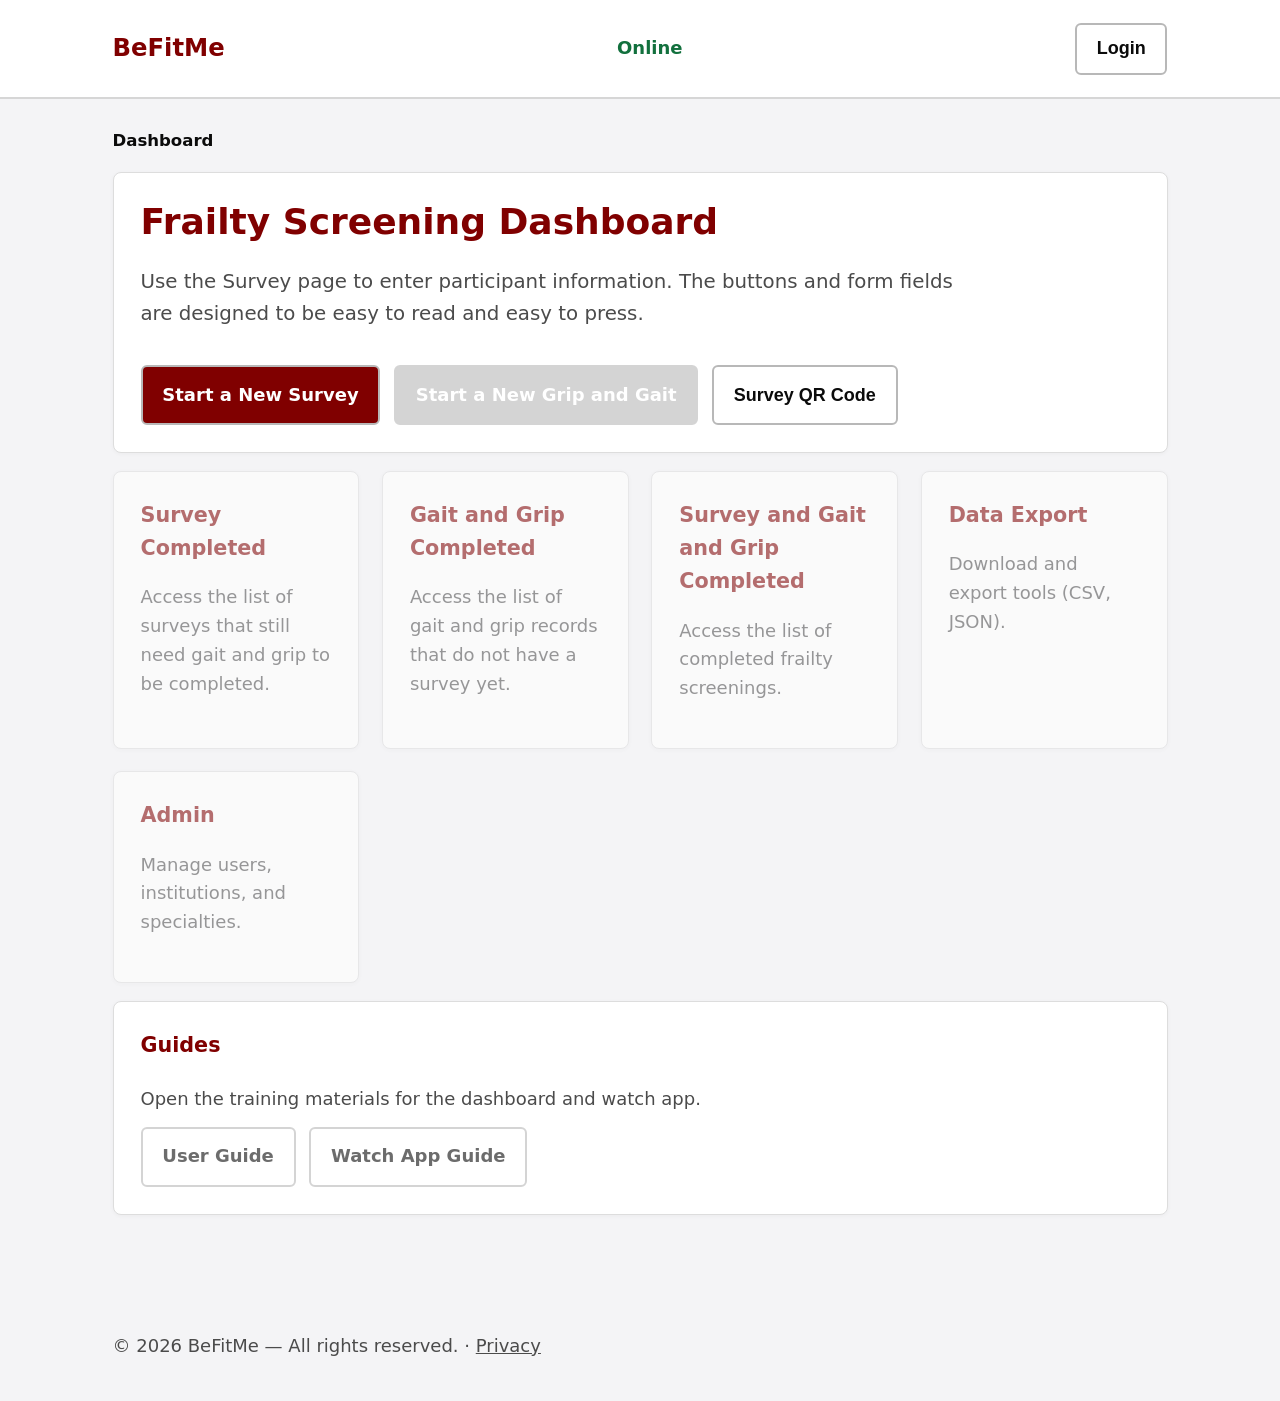
==== commit d8ac1a43: "Dashboard and grip/gait updates, new completed-screenings page, favicon, docs - Rename dashboard tit" ====
--- a/index.html
+++ b/index.html
@@ -3,8 +3,12 @@
   <head>
     <meta charset="utf-8" />
     <meta name="viewport" content="width=device-width, initial-scale=1" />
-    <title>BeFitMe Dashboard</title>
+    <title>Frailty Screening Dashboard</title>
     <link rel="stylesheet" href="css/styles.css" />
+    <link rel="icon" href="/favicon.ico" sizes="any" />
+    <link rel="icon" type="image/png" sizes="32x32" href="/favicon-32.png" />
+    <link rel="icon" type="image/png" sizes="192x192" href="/favicon-192.png" />
+    <link rel="apple-touch-icon" href="/apple-touch-icon.png" />
   </head>
   <body>
     <a class="skip-link" href="#main-content">Skip to main content</a>
@@ -12,23 +16,27 @@
 
     <main id="main-content" class="container">
       <section class="welcome-card card">
-        <h1 class="page-title">BeFitMe Dashboard</h1>
+        <h1 class="page-title">Frailty Screening Dashboard</h1>
         <p class="lead">Use the Survey page to enter participant information. The buttons and form fields are designed to be easy to read and easy to press.</p>
         <p class="dashboard-actions">
           <a class="btn primary" href="survey.html">Start a New Survey</a>
-          <a class="btn primary" href="enrollee-registration.html" data-login-alert="Please log in before registering a new patient.">Register New Patient</a>
+          <a class="btn primary" href="enrollee-registration.html" data-login-alert="Please log in before starting a new grip and gait.">Start a New Grip and Gait</a>
           <button type="button" class="btn" id="show-survey-qr-code">Survey QR Code</button>
         </p>
       </section>
 
       <section class="cards-grid" aria-label="Dashboard cards">
         <a class="card dashboard-card-link" href="surveys.html">
-          <h2>Surveys</h2>
-          <p class="muted">Access the list of surveys that need to complete registration.</p>
+          <h2>Survey Completed</h2>
+          <p class="muted">Access the list of surveys that still need gait and grip to be completed.</p>
         </a>
         <a class="card dashboard-card-link" href="enrollees.html">
-          <h2>Enrollees</h2>
-          <p class="muted">Access the list of recent enrollees.</p>
+          <h2>Gait and Grip Completed</h2>
+          <p class="muted">Access the list of gait and grip records that do not have a survey yet.</p>
+        </a>
+        <a class="card dashboard-card-link" href="frailty-screenings.html">
+          <h2>Survey and Gait and Grip Completed</h2>
+          <p class="muted">Access the list of completed frailty screenings.</p>
         </a>
         <a class="card dashboard-card-link" href="data-export.html">
           <h2>Data Export</h2>
--- a/css/styles.css
+++ b/css/styles.css
@@ -50,6 +50,13 @@
 .header-status.status-online{ color:#12703d; }
 .header-status.status-poor{ color:#9a6700; }
 .header-status.status-offline{ color:#b42318; }
+.header-auth{
+  position:relative;
+  display:flex;
+  align-items:center;
+  justify-content:flex-end;
+  flex:0 0 auto;
+}
 .auth-status-notice{
   position:sticky;
   top:0;
@@ -67,6 +74,73 @@
 .nav-link.is-disabled:hover,
 .nav-link.is-disabled:focus{ background:transparent; color:var(--muted); }
 .header-auth-button{ flex:0 0 auto; min-height:44px; padding:0.55rem 0.9rem; }
+.header-account-menu-wrap{
+  position:relative;
+}
+.header-account-menu-wrap[hidden]{ display:none !important; }
+.header-account-toggle{
+  display:inline-flex;
+  align-items:center;
+  gap:0.6rem;
+  min-height:44px;
+  padding:0.55rem 0.9rem;
+  border:2px solid var(--border);
+  border-radius:6px;
+  background:#fff;
+  color:var(--text);
+  font-size:1rem;
+  font-weight:800;
+  cursor:pointer;
+}
+.header-account-toggle svg{
+  width:20px;
+  height:20px;
+  flex:0 0 auto;
+  fill:none;
+  stroke:currentColor;
+  stroke-width:2;
+  stroke-linecap:round;
+  stroke-linejoin:round;
+}
+.header-account-toggle:hover,
+.header-account-toggle:focus-visible{
+  border-color:var(--accent);
+  color:var(--accent-dark);
+  outline:none;
+}
+.header-account-dropdown{
+  position:absolute;
+  right:0;
+  top:calc(100% + 0.4rem);
+  z-index:25;
+  display:grid;
+  min-width:220px;
+  padding:0.4rem;
+  border:1px solid #dddddd;
+  border-radius:var(--radius);
+  background:#fff;
+  box-shadow:0 10px 24px rgba(0,0,0,0.14);
+}
+.header-account-dropdown[hidden]{ display:none; }
+.header-account-dropdown-item{
+  width:100%;
+  min-height:44px;
+  padding:0.7rem 0.85rem;
+  border:0;
+  border-radius:6px;
+  background:transparent;
+  color:var(--text);
+  font-size:0.98rem;
+  font-weight:700;
+  text-align:left;
+  cursor:pointer;
+}
+.header-account-dropdown-item:hover,
+.header-account-dropdown-item:focus-visible{
+  background:rgba(128,0,0,0.06);
+  color:var(--accent-dark);
+  outline:none;
+}
 
 .page-title{ margin:0 0 0.5rem 0; color:var(--accent); font-size:2rem; line-height:1.2; }
 .lead{ margin:0 0 1.25rem 0; color:var(--muted); font-size:1.1rem; max-width:46rem; }
@@ -129,6 +203,31 @@
 .btn{ display:inline-flex; align-items:center; justify-content:center; min-height:48px; padding:0.75rem 1.1rem; border-radius:6px; border:2px solid var(--border); cursor:pointer; text-decoration:none; color:var(--text); background:#fff; font-size:1rem; font-weight:800; }
 .btn.primary{ background:var(--accent); color:#fff; }
 .btn.primary:hover, .btn.primary:focus{ background:var(--accent-dark); }
+.btn.is-disabled,
+.btn[aria-disabled="true"]{
+  cursor:not-allowed;
+  opacity:0.6;
+}
+.btn.primary.is-disabled,
+.btn.primary[aria-disabled="true"]{
+  background:#b8b8b8;
+  border-color:#b8b8b8;
+  color:#ffffff;
+}
+.btn.is-disabled:hover,
+.btn.is-disabled:focus,
+.btn[aria-disabled="true"]:hover,
+.btn[aria-disabled="true"]:focus{
+  background:#ffffff;
+  color:var(--text);
+}
+.btn.primary.is-disabled:hover,
+.btn.primary.is-disabled:focus,
+.btn.primary[aria-disabled="true"]:hover,
+.btn.primary[aria-disabled="true"]:focus{
+  background:#b8b8b8;
+  color:#ffffff;
+}
 .btn:focus,
 .btn:focus-visible,
 .nav-link:focus-visible,
@@ -662,6 +761,12 @@
 .data-table td{ padding:0.75rem; border-bottom:1px solid #dddddd; text-align:left; vertical-align:middle; }
 .data-table th{ color:var(--accent); font-size:0.95rem; background:#fafafa; }
 .data-table tbody tr:last-child td{ border-bottom:0; }
+.data-table tbody tr.highlighted-survey-row{
+  animation:survey-highlight-pulse 1.8s ease-out 1;
+}
+.data-table tbody tr.highlighted-survey-row td{
+  font-weight:800;
+}
 .clickable-enrollee-row{ cursor:pointer; }
 .clickable-enrollee-row:hover td,
 .clickable-enrollee-row:focus-visible td{ background:#fff8f6; }
@@ -671,6 +776,12 @@
 }
 .table-action-button{ min-height:40px; padding:0.45rem 0.7rem; font-size:0.9rem; }
 .continue-enrollment-button{ border-color:var(--accent); color:var(--accent); }
+.highlighted-continue-enrollment-button{
+  border-color:#12703d;
+  background:#12703d;
+  color:#ffffff;
+  box-shadow:0 0 0 4px rgba(18,112,61,0.18);
+}
 .start-survey-button{ border-color:var(--accent); color:var(--accent); }
 .icon-button{
   display:inline-flex;
@@ -866,6 +977,16 @@
 @media (max-width: 520px){
   html{ font-size:17px; }
   .header-inner{ align-items:flex-start; flex-direction:column; }
+  .header-auth{ width:100%; }
+  .header-auth-button,
+  .header-account-menu-wrap,
+  .header-account-toggle{ width:100%; }
+  .header-account-dropdown{
+    left:0;
+    right:auto;
+    width:100%;
+    min-width:0;
+  }
   .main-nav{ width:100%; }
   .nav-link{ flex:1; justify-content:center; }
   .cards-grid{ grid-template-columns: 1fr; }
@@ -893,4 +1014,15 @@
 /* Accessibility helpers */
 .sr-only{ position:absolute; left:-10000px; top:auto; width:1px; height:1px; overflow:hidden; }
 
+@keyframes survey-highlight-pulse{
+  0%{
+    background:rgba(128,0,0,0.2);
+    box-shadow:inset 5px 0 0 var(--accent), 0 0 0 0 rgba(128,0,0,0.16);
+  }
+  100%{
+    background:linear-gradient(90deg, rgba(128,0,0,0.14), rgba(128,0,0,0.03));
+    box-shadow:inset 5px 0 0 var(--accent), 0 0 0 12px rgba(128,0,0,0);
+  }
+}
+
 /* Future styles: add classes for tables, charts, forms, error states */
